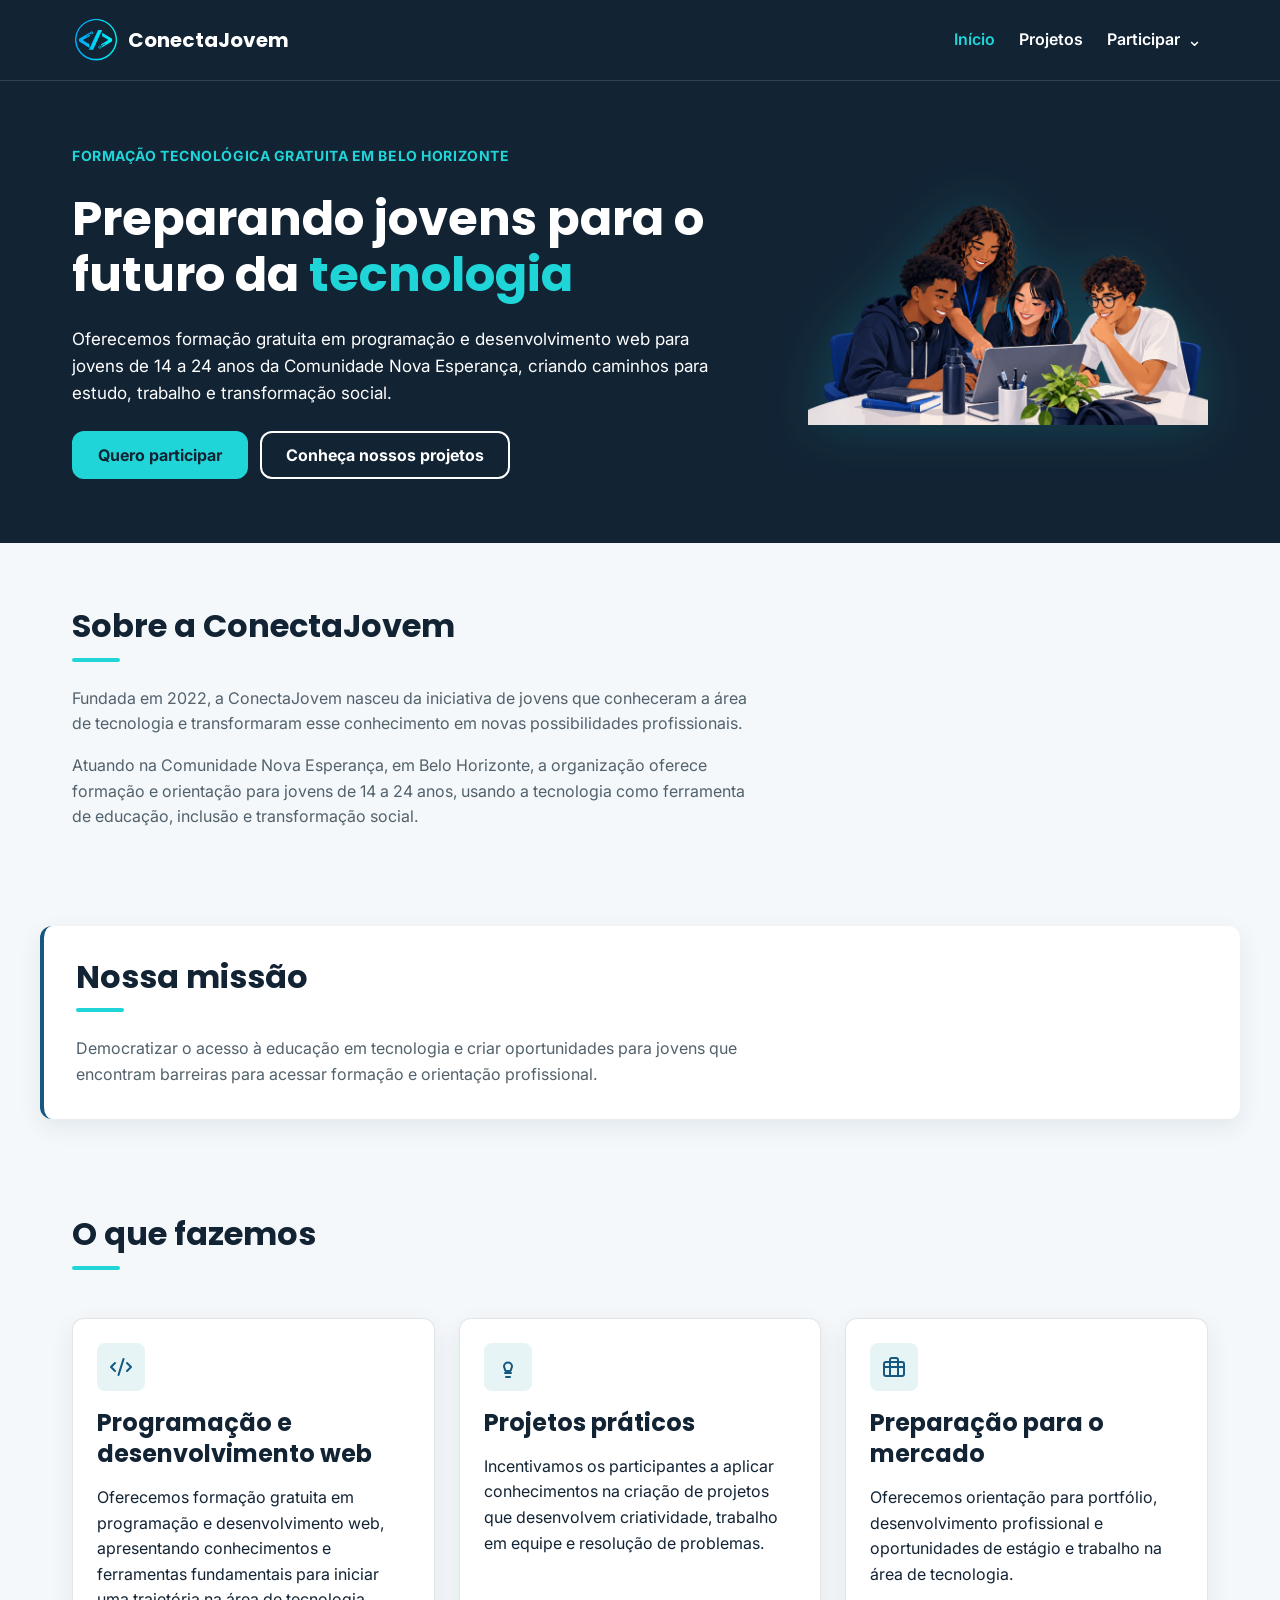
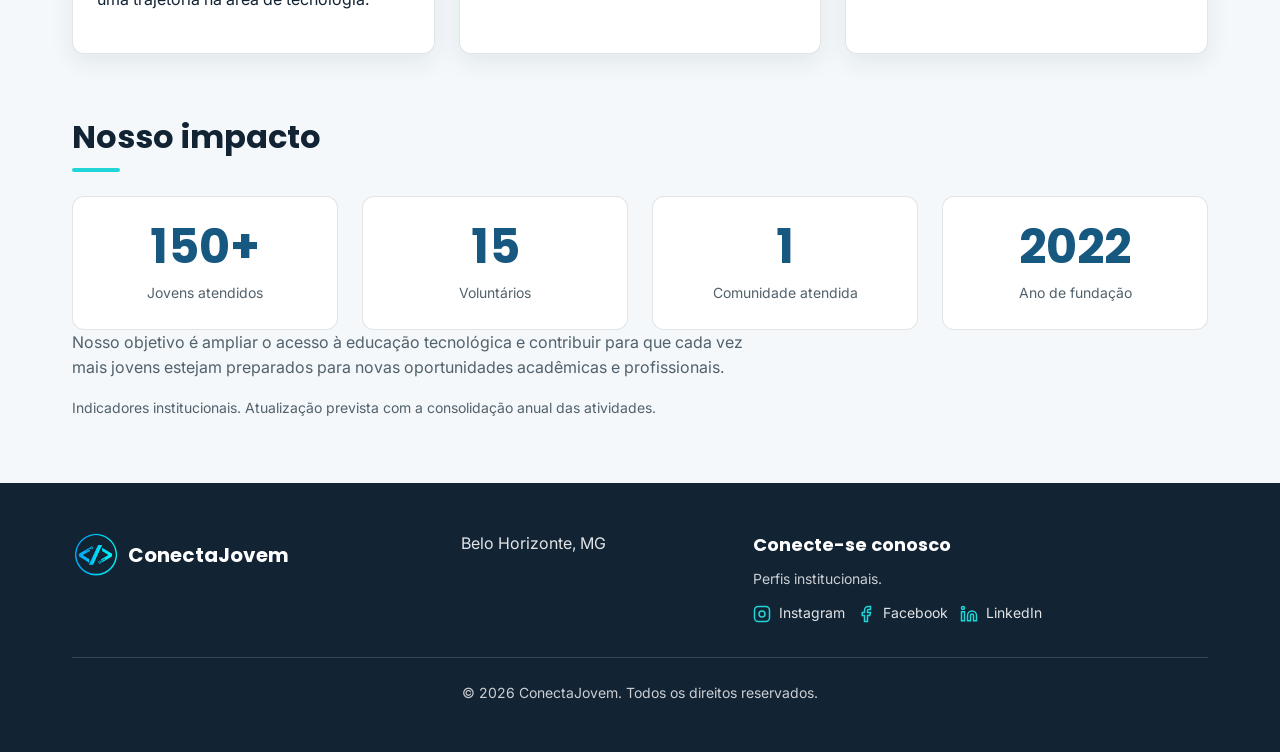
==== index.html @ 4cd3c6bb "Adiciona estrutura inicial do projeto" ====
<!DOCTYPE html>
<html lang="pt-BR">
<head>
    <meta charset="UTF-8">
    <meta name="viewport" content="width=device-width, initial-scale=1.0">
    <meta name="description" content="Formação tecnológica gratuita para jovens de 14 a 24 anos da Comunidade Nova Esperança, em Belo Horizonte.">
    <meta name="theme-color" content="#122334">
    <title>Início | ConectaJovem</title>
    <link rel="preconnect" href="https://fonts.googleapis.com">
    <link rel="preconnect" href="https://fonts.gstatic.com" crossorigin>
    <link href="https://fonts.googleapis.com/css2?family=Inter:wght@400;500;600&family=Poppins:wght@600;700&display=swap" rel="stylesheet">
    <link rel="stylesheet" href="css/style.css">
</head>
<body>
    <a class="pular-conteudo" href="#conteudo-principal">Pular para o conteúdo principal</a>
    <header class="cabecalho">
        <div class="cabecalho-conteudo container">
            <a class="logo" href="index.html" aria-label="ConectaJovem - página inicial">
                <img src="src/logo/logo2.png" alt="" width="48" height="48">
                <span>ConectaJovem</span>
            </a>
            <button class="menu-toggle" type="button" aria-expanded="false" aria-controls="menu-principal" aria-label="Abrir menu"><span></span><span></span><span></span></button>
            <nav class="menu" id="menu-principal" aria-label="Navegação principal">
                <ul>
                    <li><a href="index.html" aria-current="page">Início</a></li>
                    <li><a href="projetos.html">Projetos</a></li>
                    <li class="menu-item-dropdown"><a class="menu-item-link" href="cadastro.html">Participar</a><button class="menu-submenu-toggle" type="button" aria-expanded="false" aria-controls="submenu-participar" aria-label="Abrir submenu Participar">⌄</button><ul class="submenu" id="submenu-participar"><li><a href="cadastro.html#jovem">Jovem</a></li><li><a href="cadastro.html#voluntario">Voluntário</a></li><li><a href="cadastro.html#apoiador">Apoiador</a></li></ul></li>
                </ul>
            </nav>
        </div>
    </header>
    <main id="conteudo-principal" tabindex="-1">
        <section class="hero" aria-labelledby="titulo-inicio">
            <div class="container hero-conteudo">
                <div class="hero-texto">
                    <p class="hero-chamada">Formação tecnológica gratuita em Belo Horizonte</p>
                    <h1 class="titulo-principal" id="titulo-inicio">Preparando jovens para o futuro da <span class="titulo-destaque">tecnologia</span></h1>
                    <p class="descricao">Oferecemos formação gratuita em programação e desenvolvimento web para jovens de 14 a 24 anos da Comunidade Nova Esperança, criando caminhos para estudo, trabalho e transformação social.</p>
                    <div class="grupo-botoes">
                        <a class="botao" href="cadastro.html#cadastro-interesse">Quero participar</a>
                        <a class="botao botao-secundario" href="projetos.html">Conheça nossos projetos</a>
                    </div>
                </div>
                <div class="hero-imagem">
                    <picture>
                        <source srcset="src/hero-transparente/ilustracao-hero-transparente.webp" type="image/webp">
                        <img src="src/hero/ilustracao-hero-sem-fundo.png" alt="Jovens aprendendo programação e tecnologia" width="1672" height="941" fetchpriority="high">
                    </picture>
                </div>
            </div>
        </section>
        <section class="sobre container" aria-labelledby="sobre-titulo">
            <h2 id="sobre-titulo">Sobre a ConectaJovem</h2>
            <p class="historia">Fundada em 2022, a ConectaJovem nasceu da iniciativa de jovens que conheceram a área de tecnologia e transformaram esse conhecimento em novas possibilidades profissionais.</p>
            <p>Atuando na Comunidade Nova Esperança, em Belo Horizonte, a organização oferece formação e orientação para jovens de 14 a 24 anos, usando a tecnologia como ferramenta de educação, inclusão e transformação social.</p>
        </section>
        <section class="missao container" aria-labelledby="missao-titulo">
            <h2 id="missao-titulo">Nossa missão</h2>
            <p>Democratizar o acesso à educação em tecnologia e criar oportunidades para jovens que encontram barreiras para acessar formação e orientação profissional.</p>
        </section>
        <section class="atividades container" aria-labelledby="atividades-titulo">
            <h2 id="atividades-titulo">O que fazemos</h2>
            <article class="card">
                <span class="card-icone" aria-hidden="true"><svg xmlns="http://www.w3.org/2000/svg" viewBox="0 0 24 24" fill="none" stroke="currentColor" stroke-width="2" stroke-linecap="round" stroke-linejoin="round"><path d="m18 16 4-4-4-4" /><path d="m6 8-4 4 4 4" /><path d="m14.5 4-5 16" /></svg></span>
                <h3>Programação e desenvolvimento web</h3>
                <p>Oferecemos formação gratuita em programação e desenvolvimento web, apresentando conhecimentos e ferramentas fundamentais para iniciar uma trajetória na área de tecnologia.</p>
            </article>
            <article class="card">
                <span class="card-icone" aria-hidden="true"><svg xmlns="http://www.w3.org/2000/svg" viewBox="0 0 24 24" fill="none" stroke="currentColor" stroke-width="2" stroke-linecap="round" stroke-linejoin="round"><path d="M9 18h6" /><path d="M10 22h4" /><path d="M15.1 14c.2-.7.9-1.3.9-2.5a4 4 0 0 0-8 0c0 1.2.7 1.8.9 2.5A2 2 0 0 0 9.8 16h4.4a2 2 0 0 0 .9-2Z" /></svg></span>
                <h3>Projetos práticos</h3>
                <p>Incentivamos os participantes a aplicar conhecimentos na criação de projetos que desenvolvem criatividade, trabalho em equipe e resolução de problemas.</p>
            </article>
            <article class="card">
                <span class="card-icone" aria-hidden="true"><svg xmlns="http://www.w3.org/2000/svg" viewBox="0 0 24 24" fill="none" stroke="currentColor" stroke-width="2" stroke-linecap="round" stroke-linejoin="round"><rect width="20" height="14" x="2" y="7" rx="2" /><path d="M16 21V5a2 2 0 0 0-2-2h-4a2 2 0 0 0-2 2v16" /><path d="M2 12h20" /></svg></span>
                <h3>Preparação para o mercado</h3>
                <p>Oferecemos orientação para portfólio, desenvolvimento profissional e oportunidades de estágio e trabalho na área de tecnologia.</p>
            </article>
        </section>
        <section class="impacto container" aria-labelledby="impacto-titulo">
            <h2 id="impacto-titulo">Nosso impacto</h2>
            <div class="indicadores">
                <div class="indicador"><strong>150+</strong><span>Jovens atendidos</span></div>
                <div class="indicador"><strong>15</strong><span>Voluntários</span></div>
                <div class="indicador"><strong>1</strong><span>Comunidade atendida</span></div>
                <div class="indicador"><strong>2022</strong><span>Ano de fundação</span></div>
            </div>
            <p>Nosso objetivo é ampliar o acesso à educação tecnológica e contribuir para que cada vez mais jovens estejam preparados para novas oportunidades acadêmicas e profissionais.</p>
            <p class="texto-auxiliar">Indicadores institucionais. Atualização prevista com a consolidação anual das atividades.</p>
        </section>
    </main>
    <footer class="rodape">
        <div class="rodape-conteudo container">
            <a class="logo" href="index.html" aria-label="ConectaJovem - página inicial"><img src="src/logo/logo2.png" alt="" width="48" height="48"><span>ConectaJovem</span></a>
            <address class="localizacao">Belo Horizonte, MG</address>
            <div class="rodape-contato"><h2>Conecte-se conosco</h2><p>Perfis institucionais.</p><div class="redes-sociais" aria-label="Redes sociais"><span class="rede-social"><svg aria-hidden="true" viewBox="0 0 24 24" fill="none" stroke="currentColor" stroke-width="2"><rect width="20" height="20" x="2" y="2" rx="5"/><circle cx="12" cy="12" r="4"/><path d="M17.5 6.5h.01"/></svg>Instagram</span><span class="rede-social"><svg aria-hidden="true" viewBox="0 0 24 24" fill="none" stroke="currentColor" stroke-width="2"><path d="M18 2h-3a5 5 0 0 0-5 5v3H7v4h3v8h4v-8h3l1-4h-4V7a1 1 0 0 1 1-1h3z"/></svg>Facebook</span><span class="rede-social"><svg aria-hidden="true" viewBox="0 0 24 24" fill="none" stroke="currentColor" stroke-width="2"><path d="M16 8a6 6 0 0 1 6 6v7h-4v-7a2 2 0 0 0-2-2 2 2 0 0 0-2 2v7h-4v-7a6 6 0 0 1 6-6z"/><rect width="4" height="12" x="2" y="9"/><circle cx="4" cy="4" r="2"/></svg>LinkedIn</span></div></div>
            <p class="direitos">&copy; 2026 ConectaJovem. Todos os direitos reservados.</p>
        </div>
    </footer>
    <script src="js/menu.js"></script>
</body>
</html>
---- css/style.css ----
:root {
  --cor-primaria: #16587f;
  --cor-primaria-escura: #122334;
  --cor-secundaria: #126a9b;
  --cor-destaque: #20d5d8;
  --cor-fundo: #f4f8fb;
  --cor-superficie: #ffffff;
  --cor-texto-forte: #122334;
  --cor-texto-secundario: #52616b;
  --cor-borda: #52616b;
  --cor-erro: #b42318;
  --cor-foco: #0d7986;
  --font-titulos: "Poppins", sans-serif;
  --font-principal: "Inter", sans-serif;
  --texto-titulo-principal: clamp(2rem, 1.35rem + 2.4vw, 3rem);
  --texto-titulo-secao: clamp(1.5rem, 1.2rem + 1.2vw, 2rem);
  --texto-titulo-card: clamp(1.25rem, 1.1rem + 0.6vw, 1.5rem);
  --texto-comum: 1rem;
  --texto-auxiliar: 0.875rem;
  --space-1: 0.25rem;
  --space-2: 0.5rem;
  --space-3: 0.75rem;
  --space-4: 1rem;
  --space-5: 1.5rem;
  --space-6: 2rem;
  --space-7: 3rem;
  --space-8: 4rem;
  --raio: 0.75rem;
  --sombra-card: 0 8px 24px rgba(18, 35, 52, 0.08);
}

* {
  box-sizing: border-box;
}

html {
  color-scheme: light;
}

body {
  min-width: 320px;
  margin: 0;
  background: var(--cor-fundo);
  color: var(--cor-texto-forte);
  font-family: var(--font-principal);
  font-size: var(--texto-comum);
  line-height: 1.6;
}

img {
  display: block;
  max-width: 100%;
}

a {
  color: inherit;
}

.container {
  width: min(100%, 1200px);
  margin-inline: auto;
  padding-inline: var(--space-6);
}

.pular-conteudo {
  position: fixed;
  z-index: 20;
  top: var(--space-2);
  left: var(--space-2);
  padding: var(--space-3) var(--space-4);
  background: var(--cor-superficie);
  color: var(--cor-primaria-escura);
  font-weight: 700;
  text-decoration: none;
  transform: translateY(-150%);
}

.pular-conteudo:focus-visible {
  outline: 3px solid var(--cor-foco);
  outline-offset: 3px;
  transform: translateY(0);
}

.cabecalho,
.rodape {
  background: var(--cor-primaria-escura);
  color: var(--cor-superficie);
}

.cabecalho {
  border-bottom: 1px solid rgba(255, 255, 255, 0.14);
}

.cabecalho-conteudo {
  display: flex;
  align-items: center;
  justify-content: space-between;
  gap: var(--space-5);
  min-height: 80px;
}

.logo {
  display: inline-flex;
  align-items: center;
  gap: var(--space-2);
  color: var(--cor-superficie);
  font-family: var(--font-titulos);
  font-size: 1.25rem;
  font-weight: 700;
  line-height: 1.2;
  text-decoration: none;
}

.logo img {
  width: 48px;
  height: 48px;
}

.menu > ul {
  display: flex;
  flex-wrap: wrap;
  justify-content: flex-end;
  gap: var(--space-2) var(--space-5);
  margin: 0;
  padding: 0;
  list-style: none;
}

.menu a {
  display: inline-block;
  padding: var(--space-2) 0;
  color: var(--cor-superficie);
  font-weight: 600;
  text-decoration: none;
}

.menu a:hover,
.menu a[aria-current="page"] {
  color: var(--cor-destaque);
}

.menu-toggle {
  display: none;
  width: 44px;
  height: 44px;
  align-items: center;
  justify-content: center;
  flex-direction: column;
  gap: 5px;
  padding: 0;
  border: 1px solid rgba(255, 255, 255, 0.35);
  border-radius: var(--space-2);
  background: transparent;
  color: var(--cor-superficie);
  cursor: pointer;
}

.menu-toggle span {
  display: block;
  width: 21px;
  height: 2px;
  border-radius: 99px;
  background: currentColor;
}

.menu-item-dropdown {
  position: relative;
  display: flex;
  align-items: center;
}

.menu-item-link {
  white-space: nowrap;
}

.menu-submenu-toggle {
  display: inline-flex;
  align-items: center;
  justify-content: center;
  width: 28px;
  height: 36px;
  padding: 0;
  border: 0;
  background: transparent;
  color: currentColor;
  cursor: pointer;
  font-size: 1.1rem;
}

.submenu {
  position: absolute;
  top: calc(100% + var(--space-2));
  right: 0;
  z-index: 10;
  display: none;
  min-width: 190px;
  margin: 0;
  padding: var(--space-2);
  border: 1px solid rgba(255, 255, 255, 0.14);
  border-radius: var(--raio);
  background: var(--cor-primaria-escura);
  box-shadow: var(--sombra-card);
  list-style: none;
}

.menu-item-dropdown:hover > .submenu,
.menu-item-dropdown:focus-within > .submenu,
.menu-item-dropdown.is-open > .submenu {
  display: grid;
}

.submenu a {
  display: block;
  padding: var(--space-2) var(--space-3);
  border-radius: var(--space-2);
  white-space: nowrap;
}

.submenu a:hover,
.submenu a:focus-visible {
  background: rgba(255, 255, 255, 0.1);
}

a:focus-visible,
button:focus-visible,
input:focus-visible,
select:focus-visible,
textarea:focus-visible {
  outline: 3px solid var(--cor-foco);
  outline-offset: 3px;
}

.cabecalho a:focus-visible,
.rodape a:focus-visible {
  outline-color: var(--cor-destaque);
}

.hero {
  padding-block: var(--space-8);
  background: var(--cor-primaria-escura);
  color: var(--cor-superficie);
}

.hero-conteudo {
  display: grid;
  grid-template-columns: repeat(12, minmax(0, 1fr));
  align-items: center;
  gap: clamp(var(--space-6), 5vw, var(--space-8));
}

.hero-texto {
  grid-column: 1 / span 7;
  display: grid;
  justify-items: start;
  gap: var(--space-5);
}

.hero-chamada {
  margin: 0;
  color: var(--cor-destaque);
  font-size: var(--texto-auxiliar);
  font-weight: 700;
  letter-spacing: 0.04em;
  text-transform: uppercase;
}

.titulo-principal {
  margin: 0;
  font-family: var(--font-titulos);
  font-size: var(--texto-titulo-principal);
  line-height: 1.15;
}

.titulo-destaque {
  color: var(--cor-destaque);
}

.descricao {
  max-width: 60ch;
  margin: 0;
  font-size: 1.0625rem;
}

.hero-imagem picture {
  display: block;
}

.hero-imagem img {
  display: block;
  width: 100%;
  height: auto;
}

.hero-imagem {
  width: 100%;
  max-width: 400px;
  min-width: 0;
  grid-column: 8 / span 5;
  justify-self: end;
  filter: drop-shadow(0 0 28px rgba(32, 213, 216, 0.2));
}

.grupo-botoes {
  display: flex;
  flex-wrap: wrap;
  gap: var(--space-3);
}

.botao {
  display: inline-flex;
  align-items: center;
  justify-content: center;
  min-height: 48px;
  padding: var(--space-3) var(--space-5);
  border: 2px solid var(--cor-primaria);
  border-radius: var(--raio);
  background: var(--cor-primaria);
  color: var(--cor-superficie);
  font-weight: 700;
  line-height: 1.2;
  text-align: center;
  text-decoration: none;
  transition: background-color 0.2s ease, border-color 0.2s ease, transform 0.2s ease;
}

.botao:hover {
  background: var(--cor-primaria-escura);
  border-color: var(--cor-primaria-escura);
  transform: translateY(-2px);
}

.hero .botao,
.doacoes .botao {
  border-color: var(--cor-destaque);
  background: var(--cor-destaque);
  color: var(--cor-primaria-escura);
}

.hero .botao:hover,
.doacoes .botao:hover {
  border-color: var(--cor-superficie);
  background: var(--cor-superficie);
}

.hero .botao-secundario {
  border-color: var(--cor-superficie);
  background: transparent;
  color: var(--cor-superficie);
}

.hero .botao-secundario:hover {
  background: rgba(255, 255, 255, 0.12);
}

.sobre,
.atividades,
.impacto,
.projetos {
  padding-block: var(--space-8);
}

.sobre h2,
.missao h2,
.atividades > h2,
.impacto h2,
.projetos > h2,
.voluntario h2,
.doacoes h2,
.apresentacao-cadastro h1 {
  margin: 0 0 var(--space-5);
  color: var(--cor-primaria-escura);
  font-family: var(--font-titulos);
  font-size: var(--texto-titulo-secao);
  line-height: 1.2;
}

.sobre h2::after,
.missao h2::after,
.atividades > h2::after,
.impacto h2::after,
.projetos > h2::after,
.voluntario h2::after,
.doacoes h2::after {
  display: block;
  width: 48px;
  height: 4px;
  margin-top: var(--space-3);
  border-radius: 99px;
  background: var(--cor-destaque);
  content: "";
}

.sobre p,
.missao p,
.impacto > p,
.projetos .card p,
.voluntario p,
.doacoes p {
  max-width: 68ch;
  margin: 0;
  color: var(--cor-texto-secundario);
}

.sobre p + p,
.voluntario p + p,
.doacoes p + p,
.impacto > p + p {
  margin-top: var(--space-4);
}

.missao,
.voluntario {
  margin-block: var(--space-6);
  padding: var(--space-6);
  border-left: 4px solid var(--cor-primaria);
  border-radius: var(--raio);
  background: var(--cor-superficie);
  box-shadow: var(--sombra-card);
}

.atividades,
.projetos {
  display: grid;
  grid-template-columns: repeat(12, minmax(0, 1fr));
  gap: var(--space-5);
}

.atividades > h2,
.projetos > h2 {
  grid-column: 1 / -1;
}

.card {
  grid-column: span 4;
  min-width: 0;
  padding: var(--space-5);
  border: 1px solid rgba(18, 35, 52, 0.12);
  border-radius: var(--raio);
  background: var(--cor-superficie);
  box-shadow: var(--sombra-card);
  transition: transform 0.2s ease, box-shadow 0.2s ease;
}

.card:hover {
  box-shadow: 0 14px 30px rgba(18, 35, 52, 0.14);
  transform: translateY(-4px);
}

.card-icone {
  display: inline-grid;
  width: 48px;
  height: 48px;
  place-items: center;
  margin-bottom: var(--space-4);
  border-radius: var(--space-2);
  background: #e7f4f6;
  color: var(--cor-primaria);
}

.card-icone svg {
  width: 24px;
  height: 24px;
}

.badge {
  display: inline-flex;
  align-items: center;
  align-self: flex-start;
  min-height: 28px;
  margin-bottom: var(--space-3);
  padding-inline: var(--space-3);
  border: 1px solid rgba(22, 88, 127, 0.2);
  border-radius: 999px;
  background: #e7f4f6;
  color: var(--cor-primaria-escura);
  font-size: var(--texto-auxiliar);
  font-weight: 700;
  line-height: 1;
}

.card h3,
.voluntario h3,
.doacoes h3 {
  margin: 0 0 var(--space-3);
  color: var(--cor-primaria-escura);
  font-family: var(--font-titulos);
  font-size: var(--texto-titulo-card);
  line-height: 1.3;
}

.card-numero {
  display: block;
  margin-bottom: var(--space-3);
  color: var(--cor-secundaria);
  font-size: var(--texto-auxiliar);
  font-weight: 700;
  letter-spacing: 0.12em;
}

.projetos .card {
  display: flex;
  flex-direction: column;
}

.projetos .card ul,
.voluntario ul,
.doacoes ul {
  display: grid;
  gap: var(--space-2);
  margin: var(--space-5) 0 0;
  padding-left: var(--space-5);
}

.projetos .card ul {
  margin-top: auto;
  padding-top: var(--space-5);
}

.projetos li::marker,
.voluntario li::marker,
.doacoes li::marker {
  color: var(--cor-secundaria);
}

.impacto {
  padding-top: 0;
}

.indicadores {
  display: grid;
  grid-template-columns: repeat(12, minmax(0, 1fr));
  gap: var(--space-5);
}

.indicador {
  grid-column: span 3;
  display: grid;
  gap: var(--space-2);
  min-width: 0;
  padding: var(--space-5);
  border: 1px solid rgba(18, 35, 52, 0.12);
  border-radius: var(--raio);
  background: var(--cor-superficie);
  text-align: center;
}

.indicador strong {
  color: var(--cor-primaria);
  font-family: var(--font-titulos);
  font-size: var(--texto-titulo-principal);
  line-height: 1.1;
}

.indicador span,
.texto-auxiliar {
  color: var(--cor-texto-secundario);
  font-size: var(--texto-auxiliar);
}

.hero-projetos,
.apresentacao-cadastro {
  text-align: center;
}

.hero-projetos .hero-content,
.apresentacao-cadastro > .container {
  max-width: 760px;
}

.hero-projetos .hero-content {
  margin-inline: auto;
}

.hero-projetos .hero-chamada {
  margin-bottom: var(--space-3);
}

.hero-projetos .titulo-principal {
  margin-bottom: var(--space-5);
}

.hero-projetos p {
  max-width: 65ch;
  margin-inline: auto;
}

.doacoes {
  margin-block: var(--space-6) var(--space-8);
  padding: var(--space-7);
  border-radius: var(--raio);
  background: var(--cor-primaria-escura);
  color: var(--cor-superficie);
}

.doacoes h2,
.doacoes h3,
.doacoes p,
.doacoes li {
  color: var(--cor-superficie);
}

.doacoes p,
.doacoes li {
  color: rgba(255, 255, 255, 0.88);
}

.doacoes li::marker {
  color: var(--cor-destaque);
}

.voluntario .botao,
.doacoes .botao {
  margin-top: var(--space-6);
}

.apresentacao-cadastro {
  padding-block: var(--space-8);
  background: var(--cor-primaria-escura);
  color: var(--cor-superficie);
}

.apresentacao-cadastro h1 {
  color: var(--cor-superficie);
  font-size: var(--texto-titulo-principal);
}

.apresentacao-cadastro p {
  max-width: 65ch;
  margin: 0 auto;
  color: rgba(255, 255, 255, 0.88);
}

.formulario-cadastro {
  max-width: 820px;
  margin: var(--space-8) auto;
  padding: var(--space-7);
  border-radius: var(--raio);
  background: var(--cor-superficie);
  box-shadow: var(--sombra-card);
}

.formulario-cadastro > p {
  margin: 0 0 var(--space-5);
  color: var(--cor-texto-secundario);
}

.formulario-cadastro fieldset {
  display: grid;
  min-width: 0;
  gap: var(--space-3);
  margin: 0;
  padding: var(--space-6) 0;
  border: 0;
  border-top: 1px solid #c5d0d7;
}

.formulario-cadastro fieldset:first-of-type {
  padding-top: 0;
  border-top: 0;
}

.formulario-cadastro legend {
  max-width: 100%;
  margin-bottom: var(--space-3);
  color: var(--cor-primaria-escura);
  font-family: var(--font-titulos);
  font-size: var(--texto-titulo-card);
  font-weight: 600;
}

.formulario-cadastro label {
  color: var(--cor-texto-forte);
  font-weight: 600;
}

.obrigatorio {
  color: var(--cor-erro);
}

.formulario-cadastro input:not([type="radio"]):not([type="checkbox"]),
.formulario-cadastro select,
.formulario-cadastro textarea {
  min-width: 0;
  width: 100%;
  min-height: 48px;
  padding: var(--space-3);
  border: 2px solid var(--cor-borda);
  border-radius: var(--space-2);
  background: var(--cor-superficie);
  color: var(--cor-texto-forte);
  font: inherit;
}

.formulario-cadastro textarea {
  min-height: 140px;
  resize: vertical;
}

.formulario-cadastro input::placeholder,
.formulario-cadastro textarea::placeholder {
  color: #465762;
  opacity: 1;
}

.formulario-cadastro input:focus-visible,
.formulario-cadastro select:focus-visible,
.formulario-cadastro textarea:focus-visible {
  border-color: var(--cor-foco);
}

.opcoes {
  display: grid;
  gap: var(--space-2);
}

.opcao {
  display: flex;
  align-items: flex-start;
  gap: var(--space-3);
  padding: var(--space-3);
  border: 1px solid #c5d0d7;
  border-radius: var(--space-2);
  background: var(--cor-fundo);
  cursor: pointer;
}

.opcao:focus-within {
  border-color: var(--cor-foco);
  box-shadow: 0 0 0 3px rgba(13, 121, 134, 0.2);
}

.opcao input {
  width: 1.25rem;
  height: 1.25rem;
  margin-top: 0.15rem;
  accent-color: var(--cor-primaria);
  flex: 0 0 auto;
}

.opcao label {
  flex: 1;
  min-width: 0;
  cursor: pointer;
}

.aviso-privacidade,
.form-status {
  padding: var(--space-4);
  border-left: 4px solid var(--cor-primaria);
  border-radius: var(--space-2);
  background: #e7f4f6;
  color: var(--cor-primaria-escura);
}

.form-status {
  margin-top: var(--space-5);
}

.formulario-cadastro .form-status:empty {
  margin: 0;
  padding: 0;
  border: 0;
}

.formulario-cadastro button {
  width: 100%;
  min-height: 48px;
  margin-top: var(--space-4);
  padding: var(--space-3) var(--space-6);
  border: 2px solid var(--cor-primaria);
  border-radius: var(--raio);
  background: var(--cor-primaria);
  color: var(--cor-superficie);
  font: inherit;
  font-weight: 700;
  cursor: pointer;
  transition: background-color 0.2s ease, border-color 0.2s ease;
}

.formulario-cadastro button:hover:not(:disabled) {
  background: var(--cor-primaria-escura);
  border-color: var(--cor-primaria-escura);
}

.formulario-cadastro button:disabled {
  border-color: #60727d;
  background: #60727d;
  cursor: not-allowed;
}

.rodape-conteudo {
  display: grid;
  grid-template-columns: repeat(12, minmax(0, 1fr));
  gap: var(--space-6);
  align-items: start;
  padding-block: var(--space-7);
}

.rodape-conteudo > .logo {
  grid-column: span 4;
}

.rodape-conteudo > .localizacao {
  grid-column: span 3;
}

.rodape-contato {
  grid-column: span 5;
}

.localizacao {
  color: rgba(255, 255, 255, 0.88);
  font-style: normal;
}

.rodape-contato h2 {
  margin: 0 0 var(--space-2);
  color: var(--cor-superficie);
  font-family: var(--font-titulos);
  font-size: 1.125rem;
}

.rodape-contato p,
.direitos {
  margin: 0;
  color: rgba(255, 255, 255, 0.78);
  font-size: var(--texto-auxiliar);
}

.redes-sociais {
  display: flex;
  flex-wrap: wrap;
  gap: var(--space-3);
  margin-top: var(--space-3);
}

.rede-social {
  display: inline-flex;
  align-items: center;
  gap: var(--space-2);
  color: rgba(255, 255, 255, 0.88);
  font-size: var(--texto-auxiliar);
}

.rede-social svg {
  flex-shrink: 0;
  width: 18px;
  height: 18px;
  color: var(--cor-destaque);
}

.direitos {
  grid-column: 1 / -1;
  padding-top: var(--space-5);
  border-top: 1px solid rgba(255, 255, 255, 0.16);
  text-align: center;
}

@media (max-width: 1200px) {
  .container {
    padding-inline: var(--space-5);
  }

  .hero-conteudo {
    gap: var(--space-6);
  }
}

@media (max-width: 1024px) {
  .hero-texto,
  .hero-imagem {
    grid-column: span 6;
  }

  .atividades .card,
  .projetos .card {
    grid-column: span 6;
  }

  .indicador {
    grid-column: span 6;
  }

  .rodape-conteudo > .logo,
  .rodape-conteudo > .localizacao {
    grid-column: span 6;
  }

  .rodape-contato {
    grid-column: 1 / -1;
  }
}

@media (max-width: 900px) {
  .hero {
    padding-block: var(--space-7);
  }

  .hero-conteudo {
    gap: var(--space-6);
  }

  .hero-texto {
    grid-column: 1 / -1;
    justify-items: center;
    text-align: center;
  }

  .hero-imagem {
    max-width: 360px;
    grid-column: 1 / -1;
    margin-inline: auto;
    justify-self: center;
  }

  .card {
    padding: var(--space-4);
  }
}

@media (max-width: 768px) {
  .atividades .card,
  .projetos .card,
  .indicador {
    grid-column: 1 / -1;
  }

  .rodape-conteudo > .logo,
  .rodape-conteudo > .localizacao,
  .rodape-contato {
    grid-column: span 6;
  }

  .direitos {
    grid-column: 1 / -1;
  }
}

@media (max-width: 576px) {
  .container {
    padding-inline: var(--space-4);
  }

  .cabecalho-conteudo {
    flex-wrap: wrap;
    justify-content: space-between;
    padding-block: var(--space-3);
  }

  .menu-toggle {
    display: inline-flex;
  }

  .menu {
    display: none;
    width: 100%;
  }

  .menu.is-open {
    display: block;
  }

  .menu > ul {
    display: grid;
    justify-content: center;
    gap: var(--space-2);
    padding-top: var(--space-3);
  }

  .menu-item-dropdown {
    display: grid;
    grid-template-columns: 1fr auto;
  }

  .submenu {
    position: static;
    grid-column: 1 / -1;
    min-width: 0;
    box-shadow: none;
  }

  .hero,
  .apresentacao-cadastro {
    padding-block: var(--space-7);
  }

  .grupo-botoes {
    width: 100%;
  }

  .grupo-botoes .botao {
    width: 100%;
  }

  .sobre,
  .atividades,
  .impacto,
  .projetos {
    padding-block: var(--space-7);
  }

  .atividades,
  .projetos,
  .indicadores,
  .rodape-conteudo {
    grid-template-columns: repeat(12, minmax(0, 1fr));
  }

  .atividades .card,
  .projetos .card,
  .indicador,
  .rodape-conteudo > .logo,
  .rodape-conteudo > .localizacao,
  .rodape-contato {
    grid-column: 1 / -1;
  }

  .missao,
  .voluntario,
  .doacoes,
  .formulario-cadastro {
    padding: var(--space-5);
  }

  .formulario-cadastro {
    margin-block: var(--space-6);
  }

  .rodape-conteudo {
    text-align: center;
  }

  .redes-sociais {
    justify-content: center;
  }

  .logo,
  .localizacao {
    justify-self: center;
  }
}

@media (prefers-reduced-motion: reduce) {
  *,
  *::before,
  *::after {
    scroll-behavior: auto;
    transition-duration: 0.01ms !important;
  }
}
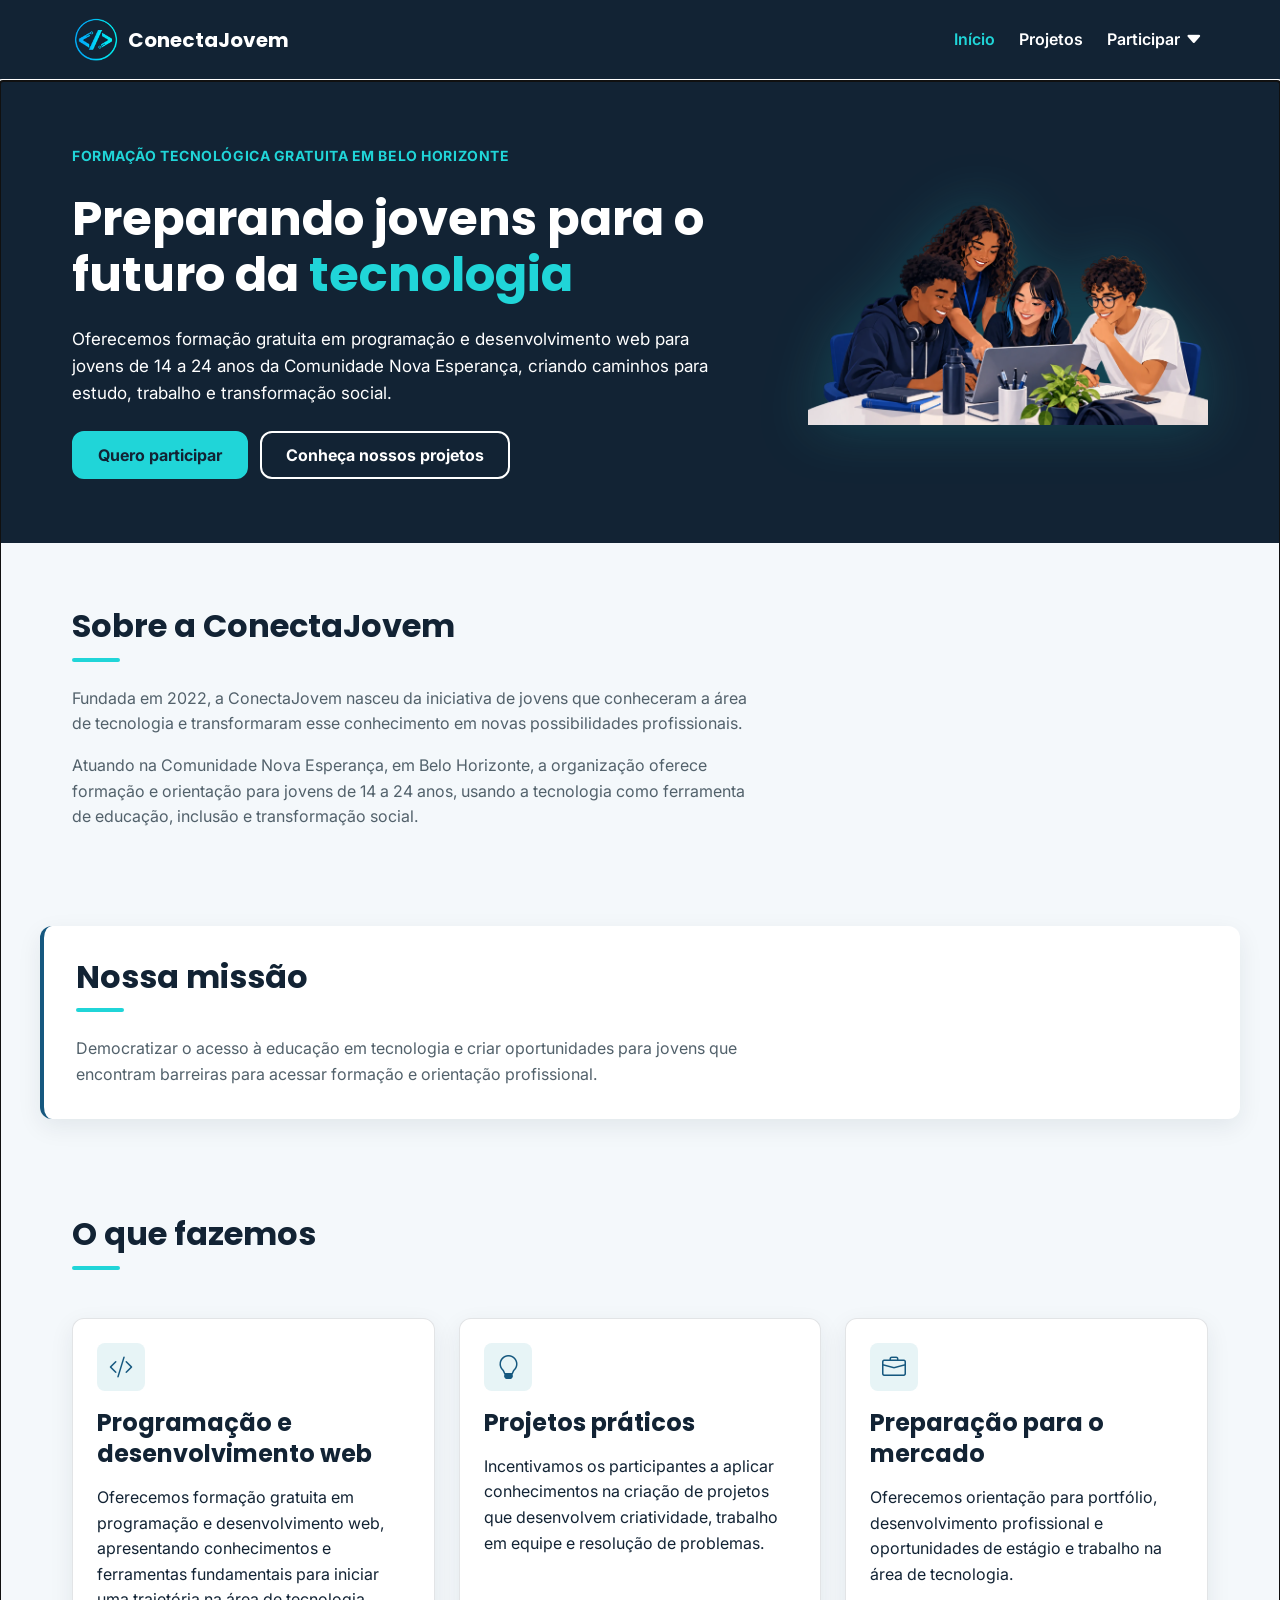
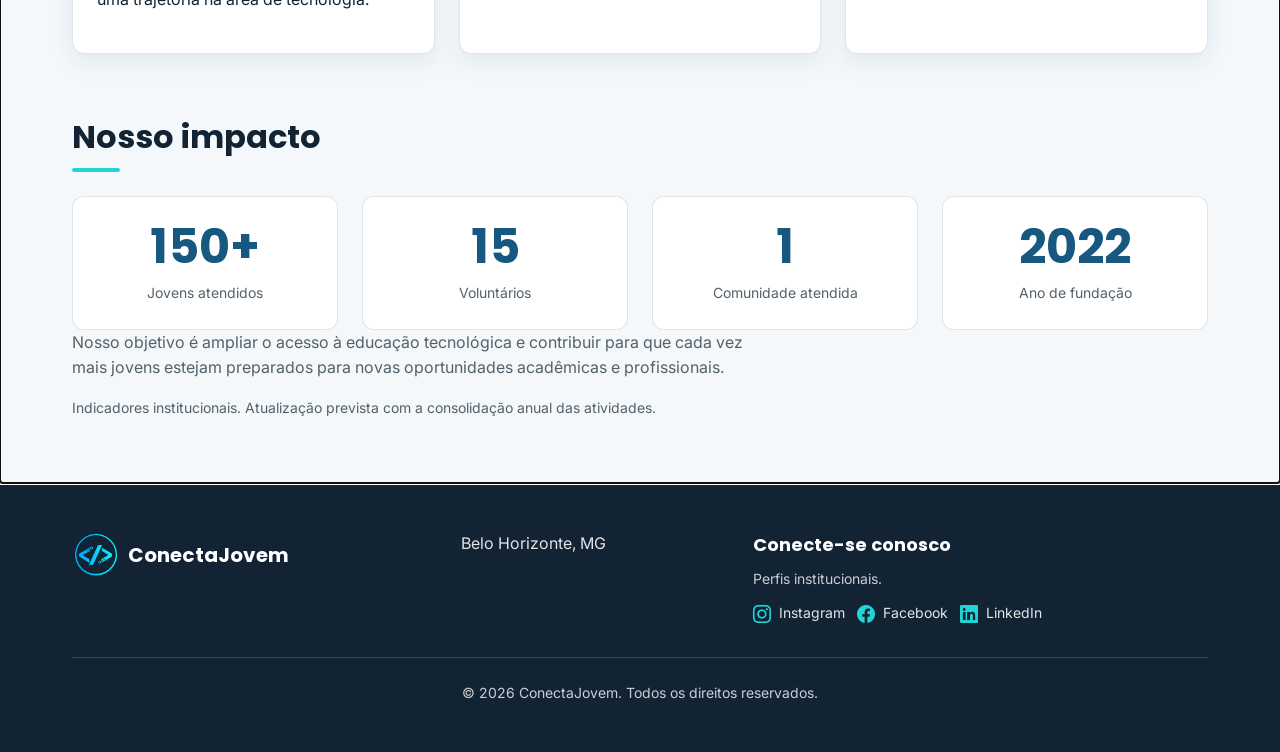
==== commit ad845350: "Implementa SPA, validacao e armazenamento local" ====
--- a/index.html
+++ b/index.html
@@ -1,30 +1,45 @@
 <!DOCTYPE html>
 <html lang="pt-BR">
+
 <head>
     <meta charset="UTF-8">
     <meta name="viewport" content="width=device-width, initial-scale=1.0">
-    <meta name="description" content="Formação tecnológica gratuita para jovens de 14 a 24 anos da Comunidade Nova Esperança, em Belo Horizonte.">
+    <meta name="description"
+        content="Formação tecnológica gratuita para jovens de 14 a 24 anos da Comunidade Nova Esperança, em Belo Horizonte.">
     <meta name="theme-color" content="#122334">
     <title>Início | ConectaJovem</title>
     <link rel="preconnect" href="https://fonts.googleapis.com">
     <link rel="preconnect" href="https://fonts.gstatic.com" crossorigin>
-    <link href="https://fonts.googleapis.com/css2?family=Inter:wght@400;500;600&family=Poppins:wght@600;700&display=swap" rel="stylesheet">
+    <link
+        href="https://fonts.googleapis.com/css2?family=Inter:wght@400;500;600&family=Poppins:wght@600;700&display=swap"
+        rel="stylesheet">
+    <link rel="stylesheet" href="https://cdn.jsdelivr.net/npm/bootstrap-icons@1.13.1/font/bootstrap-icons.min.css">
     <link rel="stylesheet" href="css/style.css">
 </head>
+
 <body>
     <a class="pular-conteudo" href="#conteudo-principal">Pular para o conteúdo principal</a>
     <header class="cabecalho">
         <div class="cabecalho-conteudo container">
-            <a class="logo" href="index.html" aria-label="ConectaJovem - página inicial">
-                <img src="src/logo/logo2.png" alt="" width="48" height="48">
+            <a class="logo" href="#/inicio" aria-label="ConectaJovem - página inicial">
+                <img src="imagens/logo/logo2.png" alt="" width="48" height="48">
                 <span>ConectaJovem</span>
             </a>
-            <button class="menu-toggle" type="button" aria-expanded="false" aria-controls="menu-principal" aria-label="Abrir menu"><span></span><span></span><span></span></button>
+            <button class="menu-toggle" type="button" aria-expanded="false" aria-controls="menu-principal"
+                aria-label="Abrir menu"><span></span><span></span><span></span></button>
             <nav class="menu" id="menu-principal" aria-label="Navegação principal">
                 <ul>
-                    <li><a href="index.html" aria-current="page">Início</a></li>
-                    <li><a href="projetos.html">Projetos</a></li>
-                    <li class="menu-item-dropdown"><a class="menu-item-link" href="cadastro.html">Participar</a><button class="menu-submenu-toggle" type="button" aria-expanded="false" aria-controls="submenu-participar" aria-label="Abrir submenu Participar">⌄</button><ul class="submenu" id="submenu-participar"><li><a href="cadastro.html#jovem">Jovem</a></li><li><a href="cadastro.html#voluntario">Voluntário</a></li><li><a href="cadastro.html#apoiador">Apoiador</a></li></ul></li>
+                    <li><a href="#/inicio" aria-current="page">Início</a></li>
+                    <li><a href="#/projetos">Projetos</a></li>
+                    <li class="menu-item-dropdown"><span class="menu-item-label">Participar</span><button
+                            class="menu-submenu-toggle" type="button" aria-expanded="false"
+                            aria-controls="submenu-participar" aria-label="Abrir submenu Participar"><i class="bi bi-caret-down-fill" aria-hidden="true"></i></button>
+                        <ul class="submenu" id="submenu-participar">
+                            <li><a href="#/inscricao">Inscrição</a></li>
+                            <li><a href="#/voluntariado">Voluntário</a></li>
+                            <li><a href="#/apoio">Apoiador</a></li>
+                        </ul>
+                    </li>
                 </ul>
             </nav>
         </div>
@@ -34,46 +49,58 @@
             <div class="container hero-conteudo">
                 <div class="hero-texto">
                     <p class="hero-chamada">Formação tecnológica gratuita em Belo Horizonte</p>
-                    <h1 class="titulo-principal" id="titulo-inicio">Preparando jovens para o futuro da <span class="titulo-destaque">tecnologia</span></h1>
-                    <p class="descricao">Oferecemos formação gratuita em programação e desenvolvimento web para jovens de 14 a 24 anos da Comunidade Nova Esperança, criando caminhos para estudo, trabalho e transformação social.</p>
+                    <h1 class="titulo-principal" id="titulo-inicio">Preparando jovens para o futuro da <span
+                            class="titulo-destaque">tecnologia</span></h1>
+                    <p class="descricao">Oferecemos formação gratuita em programação e desenvolvimento web para jovens
+                        de 14 a 24 anos da Comunidade Nova Esperança, criando caminhos para estudo, trabalho e
+                        transformação social.</p>
                     <div class="grupo-botoes">
-                        <a class="botao" href="cadastro.html#cadastro-interesse">Quero participar</a>
-                        <a class="botao botao-secundario" href="projetos.html">Conheça nossos projetos</a>
+                        <a class="botao" href="#/inscricao">Quero participar</a>
+                        <a class="botao botao-secundario" href="#/projetos">Conheça nossos projetos</a>
                     </div>
                 </div>
                 <div class="hero-imagem">
                     <picture>
-                        <source srcset="src/hero-transparente/ilustracao-hero-transparente.webp" type="image/webp">
-                        <img src="src/hero/ilustracao-hero-sem-fundo.png" alt="Jovens aprendendo programação e tecnologia" width="1672" height="941" fetchpriority="high">
+                        <source srcset="imagens/hero-transparente/ilustracao-hero-transparente.webp" type="image/webp">
+                        <img src="imagens/hero/ilustracao-hero-sem-fundo.png"
+                            alt="Jovens aprendendo programação e tecnologia" width="1672" height="941"
+                            fetchpriority="high">
                     </picture>
                 </div>
             </div>
         </section>
         <section class="sobre container" aria-labelledby="sobre-titulo">
             <h2 id="sobre-titulo">Sobre a ConectaJovem</h2>
-            <p class="historia">Fundada em 2022, a ConectaJovem nasceu da iniciativa de jovens que conheceram a área de tecnologia e transformaram esse conhecimento em novas possibilidades profissionais.</p>
-            <p>Atuando na Comunidade Nova Esperança, em Belo Horizonte, a organização oferece formação e orientação para jovens de 14 a 24 anos, usando a tecnologia como ferramenta de educação, inclusão e transformação social.</p>
+            <p class="historia">Fundada em 2022, a ConectaJovem nasceu da iniciativa de jovens que conheceram a área de
+                tecnologia e transformaram esse conhecimento em novas possibilidades profissionais.</p>
+            <p>Atuando na Comunidade Nova Esperança, em Belo Horizonte, a organização oferece formação e orientação para
+                jovens de 14 a 24 anos, usando a tecnologia como ferramenta de educação, inclusão e transformação
+                social.</p>
         </section>
         <section class="missao container" aria-labelledby="missao-titulo">
             <h2 id="missao-titulo">Nossa missão</h2>
-            <p>Democratizar o acesso à educação em tecnologia e criar oportunidades para jovens que encontram barreiras para acessar formação e orientação profissional.</p>
+            <p>Democratizar o acesso à educação em tecnologia e criar oportunidades para jovens que encontram barreiras
+                para acessar formação e orientação profissional.</p>
         </section>
         <section class="atividades container" aria-labelledby="atividades-titulo">
             <h2 id="atividades-titulo">O que fazemos</h2>
             <article class="card">
-                <span class="card-icone" aria-hidden="true"><svg xmlns="http://www.w3.org/2000/svg" viewBox="0 0 24 24" fill="none" stroke="currentColor" stroke-width="2" stroke-linecap="round" stroke-linejoin="round"><path d="m18 16 4-4-4-4" /><path d="m6 8-4 4 4 4" /><path d="m14.5 4-5 16" /></svg></span>
+                <span class="card-icone" aria-hidden="true"><i class="bi bi-code-slash" aria-hidden="true"></i></span>
                 <h3>Programação e desenvolvimento web</h3>
-                <p>Oferecemos formação gratuita em programação e desenvolvimento web, apresentando conhecimentos e ferramentas fundamentais para iniciar uma trajetória na área de tecnologia.</p>
+                <p>Oferecemos formação gratuita em programação e desenvolvimento web, apresentando conhecimentos e
+                    ferramentas fundamentais para iniciar uma trajetória na área de tecnologia.</p>
             </article>
             <article class="card">
-                <span class="card-icone" aria-hidden="true"><svg xmlns="http://www.w3.org/2000/svg" viewBox="0 0 24 24" fill="none" stroke="currentColor" stroke-width="2" stroke-linecap="round" stroke-linejoin="round"><path d="M9 18h6" /><path d="M10 22h4" /><path d="M15.1 14c.2-.7.9-1.3.9-2.5a4 4 0 0 0-8 0c0 1.2.7 1.8.9 2.5A2 2 0 0 0 9.8 16h4.4a2 2 0 0 0 .9-2Z" /></svg></span>
+                <span class="card-icone" aria-hidden="true"><i class="bi bi-lightbulb" aria-hidden="true"></i></span>
                 <h3>Projetos práticos</h3>
-                <p>Incentivamos os participantes a aplicar conhecimentos na criação de projetos que desenvolvem criatividade, trabalho em equipe e resolução de problemas.</p>
+                <p>Incentivamos os participantes a aplicar conhecimentos na criação de projetos que desenvolvem
+                    criatividade, trabalho em equipe e resolução de problemas.</p>
             </article>
             <article class="card">
-                <span class="card-icone" aria-hidden="true"><svg xmlns="http://www.w3.org/2000/svg" viewBox="0 0 24 24" fill="none" stroke="currentColor" stroke-width="2" stroke-linecap="round" stroke-linejoin="round"><rect width="20" height="14" x="2" y="7" rx="2" /><path d="M16 21V5a2 2 0 0 0-2-2h-4a2 2 0 0 0-2 2v16" /><path d="M2 12h20" /></svg></span>
+                <span class="card-icone" aria-hidden="true"><i class="bi bi-briefcase" aria-hidden="true"></i></span>
                 <h3>Preparação para o mercado</h3>
-                <p>Oferecemos orientação para portfólio, desenvolvimento profissional e oportunidades de estágio e trabalho na área de tecnologia.</p>
+                <p>Oferecemos orientação para portfólio, desenvolvimento profissional e oportunidades de estágio e
+                    trabalho na área de tecnologia.</p>
             </article>
         </section>
         <section class="impacto container" aria-labelledby="impacto-titulo">
@@ -84,18 +111,27 @@
                 <div class="indicador"><strong>1</strong><span>Comunidade atendida</span></div>
                 <div class="indicador"><strong>2022</strong><span>Ano de fundação</span></div>
             </div>
-            <p>Nosso objetivo é ampliar o acesso à educação tecnológica e contribuir para que cada vez mais jovens estejam preparados para novas oportunidades acadêmicas e profissionais.</p>
-            <p class="texto-auxiliar">Indicadores institucionais. Atualização prevista com a consolidação anual das atividades.</p>
+            <p>Nosso objetivo é ampliar o acesso à educação tecnológica e contribuir para que cada vez mais jovens
+                estejam preparados para novas oportunidades acadêmicas e profissionais.</p>
+            <p class="texto-auxiliar">Indicadores institucionais. Atualização prevista com a consolidação anual das
+                atividades.</p>
         </section>
     </main>
     <footer class="rodape">
         <div class="rodape-conteudo container">
-            <a class="logo" href="index.html" aria-label="ConectaJovem - página inicial"><img src="src/logo/logo2.png" alt="" width="48" height="48"><span>ConectaJovem</span></a>
+            <a class="logo" href="#/inicio" aria-label="ConectaJovem - página inicial"><img src="imagens/logo/logo2.png"
+                    alt="" width="48" height="48"><span>ConectaJovem</span></a>
             <address class="localizacao">Belo Horizonte, MG</address>
-            <div class="rodape-contato"><h2>Conecte-se conosco</h2><p>Perfis institucionais.</p><div class="redes-sociais" aria-label="Redes sociais"><span class="rede-social"><svg aria-hidden="true" viewBox="0 0 24 24" fill="none" stroke="currentColor" stroke-width="2"><rect width="20" height="20" x="2" y="2" rx="5"/><circle cx="12" cy="12" r="4"/><path d="M17.5 6.5h.01"/></svg>Instagram</span><span class="rede-social"><svg aria-hidden="true" viewBox="0 0 24 24" fill="none" stroke="currentColor" stroke-width="2"><path d="M18 2h-3a5 5 0 0 0-5 5v3H7v4h3v8h4v-8h3l1-4h-4V7a1 1 0 0 1 1-1h3z"/></svg>Facebook</span><span class="rede-social"><svg aria-hidden="true" viewBox="0 0 24 24" fill="none" stroke="currentColor" stroke-width="2"><path d="M16 8a6 6 0 0 1 6 6v7h-4v-7a2 2 0 0 0-2-2 2 2 0 0 0-2 2v7h-4v-7a6 6 0 0 1 6-6z"/><rect width="4" height="12" x="2" y="9"/><circle cx="4" cy="4" r="2"/></svg>LinkedIn</span></div></div>
+            <div class="rodape-contato">
+                <h2>Conecte-se conosco</h2>
+                <p>Perfis institucionais.</p>
+                <div class="redes-sociais" aria-label="Redes sociais"><span class="rede-social"><i class="bi bi-instagram" aria-hidden="true"></i>Instagram</span><span class="rede-social"><i class="bi bi-facebook" aria-hidden="true"></i>Facebook</span><span class="rede-social"><i class="bi bi-linkedin" aria-hidden="true"></i>LinkedIn</span></div>
+            </div>
             <p class="direitos">&copy; 2026 ConectaJovem. Todos os direitos reservados.</p>
         </div>
     </footer>
     <script src="js/menu.js"></script>
+    <script type="module" src="js/app.js"></script>
 </body>
+
 </html>
--- a/css/style.css
+++ b/css/style.css
@@ -5,6 +5,9 @@
   --cor-destaque: #20d5d8;
   --cor-fundo: #f4f8fb;
   --cor-superficie: #ffffff;
+  --cor-sucesso: #176b3a;
+  --cor-fundo-sucesso: #edf7f0;
+  --cor-fundo-erro: #fff1f0;
   --cor-texto-forte: #122334;
   --cor-texto-secundario: #52616b;
   --cor-borda: #52616b;
@@ -116,7 +119,7 @@
   height: 48px;
 }
 
-.menu > ul {
+.menu>ul {
   display: flex;
   flex-wrap: wrap;
   justify-content: flex-end;
@@ -169,7 +172,11 @@
   align-items: center;
 }
 
-.menu-item-link {
+.menu-item-label {
+  display: inline-block;
+  padding: var(--space-2) 0;
+  color: var(--cor-superficie);
+  font-weight: 600;
   white-space: nowrap;
 }
 
@@ -189,7 +196,7 @@
 
 .submenu {
   position: absolute;
-  top: calc(100% + var(--space-2));
+  top: 100%;
   right: 0;
   z-index: 10;
   display: none;
@@ -203,9 +210,7 @@
   list-style: none;
 }
 
-.menu-item-dropdown:hover > .submenu,
-.menu-item-dropdown:focus-within > .submenu,
-.menu-item-dropdown.is-open > .submenu {
+.menu-item-dropdown.is-open>.submenu {
   display: grid;
 }
 
@@ -361,9 +366,9 @@
 
 .sobre h2,
 .missao h2,
-.atividades > h2,
+.atividades>h2,
 .impacto h2,
-.projetos > h2,
+.projetos>h2,
 .voluntario h2,
 .doacoes h2,
 .apresentacao-cadastro h1 {
@@ -376,9 +381,9 @@
 
 .sobre h2::after,
 .missao h2::after,
-.atividades > h2::after,
+.atividades>h2::after,
 .impacto h2::after,
-.projetos > h2::after,
+.projetos>h2::after,
 .voluntario h2::after,
 .doacoes h2::after {
   display: block;
@@ -392,7 +397,7 @@
 
 .sobre p,
 .missao p,
-.impacto > p,
+.impacto>p,
 .projetos .card p,
 .voluntario p,
 .doacoes p {
@@ -401,10 +406,10 @@
   color: var(--cor-texto-secundario);
 }
 
-.sobre p + p,
-.voluntario p + p,
-.doacoes p + p,
-.impacto > p + p {
+.sobre p+p,
+.voluntario p+p,
+.doacoes p+p,
+.impacto>p+p {
   margin-top: var(--space-4);
 }
 
@@ -425,8 +430,8 @@
   gap: var(--space-5);
 }
 
-.atividades > h2,
-.projetos > h2 {
+.atividades>h2,
+.projetos>h2 {
   grid-column: 1 / -1;
 }
 
@@ -457,9 +462,14 @@
   color: var(--cor-primaria);
 }
 
-.card-icone svg {
+.card-icone .bi {
+  display: inline-flex;
+  align-items: center;
+  justify-content: center;
   width: 24px;
   height: 24px;
+  font-size: 24px;
+  line-height: 1;
 }
 
 .badge {
@@ -563,7 +573,7 @@
 }
 
 .hero-projetos .hero-content,
-.apresentacao-cadastro > .container {
+.apresentacao-cadastro>.container {
   max-width: 760px;
 }
 
@@ -639,7 +649,7 @@
   box-shadow: var(--sombra-card);
 }
 
-.formulario-cadastro > p {
+.formulario-cadastro>p {
   margin: 0 0 var(--space-5);
   color: var(--cor-texto-secundario);
 }
@@ -708,6 +718,34 @@
   border-color: var(--cor-foco);
 }
 
+.formulario-cadastro .campo-dica {
+  color: var(--cor-texto-secundario);
+  font-size: var(--texto-auxiliar);
+}
+
+.formulario-cadastro .campo-erro {
+  color: var(--cor-erro);
+  font-size: var(--texto-auxiliar);
+  font-weight: 600;
+}
+
+.formulario-cadastro .campo-erro:empty,
+.formulario-cadastro .campo-dica:empty {
+  display: none;
+}
+
+.formulario-cadastro input.campo-interagido:invalid,
+.formulario-cadastro select.campo-interagido:invalid,
+.formulario-cadastro textarea.campo-interagido:invalid {
+  border-color: var(--cor-erro);
+}
+
+.formulario-cadastro input.campo-interagido:valid,
+.formulario-cadastro select.campo-interagido:valid,
+.formulario-cadastro textarea.campo-interagido:valid {
+  border-color: var(--cor-sucesso);
+}
+
 .opcoes {
   display: grid;
   gap: var(--space-2);
@@ -729,6 +767,21 @@
   box-shadow: 0 0 0 3px rgba(13, 121, 134, 0.2);
 }
 
+.grupo-invalido .opcao {
+  border-color: var(--cor-erro);
+  background: var(--cor-fundo-erro);
+}
+
+.grupo-erro {
+  color: var(--cor-erro);
+  font-size: var(--texto-auxiliar);
+  font-weight: 600;
+}
+
+.grupo-erro:empty {
+  display: none;
+}
+
 .opcao input {
   width: 1.25rem;
   height: 1.25rem;
@@ -754,6 +807,18 @@
 
 .form-status {
   margin-top: var(--space-5);
+}
+
+.formulario-cadastro .form-status--erro {
+  border-color: var(--cor-erro);
+  background: var(--cor-fundo-erro);
+  color: var(--cor-erro);
+}
+
+.formulario-cadastro .form-status--sucesso {
+  border-color: var(--cor-sucesso);
+  background: var(--cor-fundo-sucesso);
+  color: var(--cor-sucesso);
 }
 
 .formulario-cadastro .form-status:empty {
@@ -796,11 +861,11 @@
   padding-block: var(--space-7);
 }
 
-.rodape-conteudo > .logo {
+.rodape-conteudo>.logo {
   grid-column: span 4;
 }
 
-.rodape-conteudo > .localizacao {
+.rodape-conteudo>.localizacao {
   grid-column: span 3;
 }
 
@@ -842,11 +907,16 @@
   font-size: var(--texto-auxiliar);
 }
 
-.rede-social svg {
+.rede-social .bi {
+  display: inline-flex;
+  align-items: center;
+  justify-content: center;
   flex-shrink: 0;
   width: 18px;
   height: 18px;
   color: var(--cor-destaque);
+  font-size: 18px;
+  line-height: 1;
 }
 
 .direitos {
@@ -867,6 +937,7 @@
 }
 
 @media (max-width: 1024px) {
+
   .hero-texto,
   .hero-imagem {
     grid-column: span 6;
@@ -881,8 +952,8 @@
     grid-column: span 6;
   }
 
-  .rodape-conteudo > .logo,
-  .rodape-conteudo > .localizacao {
+  .rodape-conteudo>.logo,
+  .rodape-conteudo>.localizacao {
     grid-column: span 6;
   }
 
@@ -919,14 +990,15 @@
 }
 
 @media (max-width: 768px) {
+
   .atividades .card,
   .projetos .card,
   .indicador {
     grid-column: 1 / -1;
   }
 
-  .rodape-conteudo > .logo,
-  .rodape-conteudo > .localizacao,
+  .rodape-conteudo>.logo,
+  .rodape-conteudo>.localizacao,
   .rodape-contato {
     grid-column: span 6;
   }
@@ -960,7 +1032,7 @@
     display: block;
   }
 
-  .menu > ul {
+  .menu>ul {
     display: grid;
     justify-content: center;
     gap: var(--space-2);
@@ -968,15 +1040,24 @@
   }
 
   .menu-item-dropdown {
-    display: grid;
-    grid-template-columns: 1fr auto;
+    display: block;
   }
 
   .submenu {
     position: static;
-    grid-column: 1 / -1;
+    display: grid;
     min-width: 0;
+    margin-top: var(--space-2);
+    padding: var(--space-2) 0 0 var(--space-3);
+    border: 0;
+    border-top: 1px solid rgba(255, 255, 255, 0.18);
+    border-radius: 0;
+    background: transparent;
     box-shadow: none;
+  }
+
+  .menu-submenu-toggle {
+    display: none;
   }
 
   .hero,
@@ -1009,8 +1090,8 @@
   .atividades .card,
   .projetos .card,
   .indicador,
-  .rodape-conteudo > .logo,
-  .rodape-conteudo > .localizacao,
+  .rodape-conteudo>.logo,
+  .rodape-conteudo>.localizacao,
   .rodape-contato {
     grid-column: 1 / -1;
   }
@@ -1041,6 +1122,7 @@
 }
 
 @media (prefers-reduced-motion: reduce) {
+
   *,
   *::before,
   *::after {
